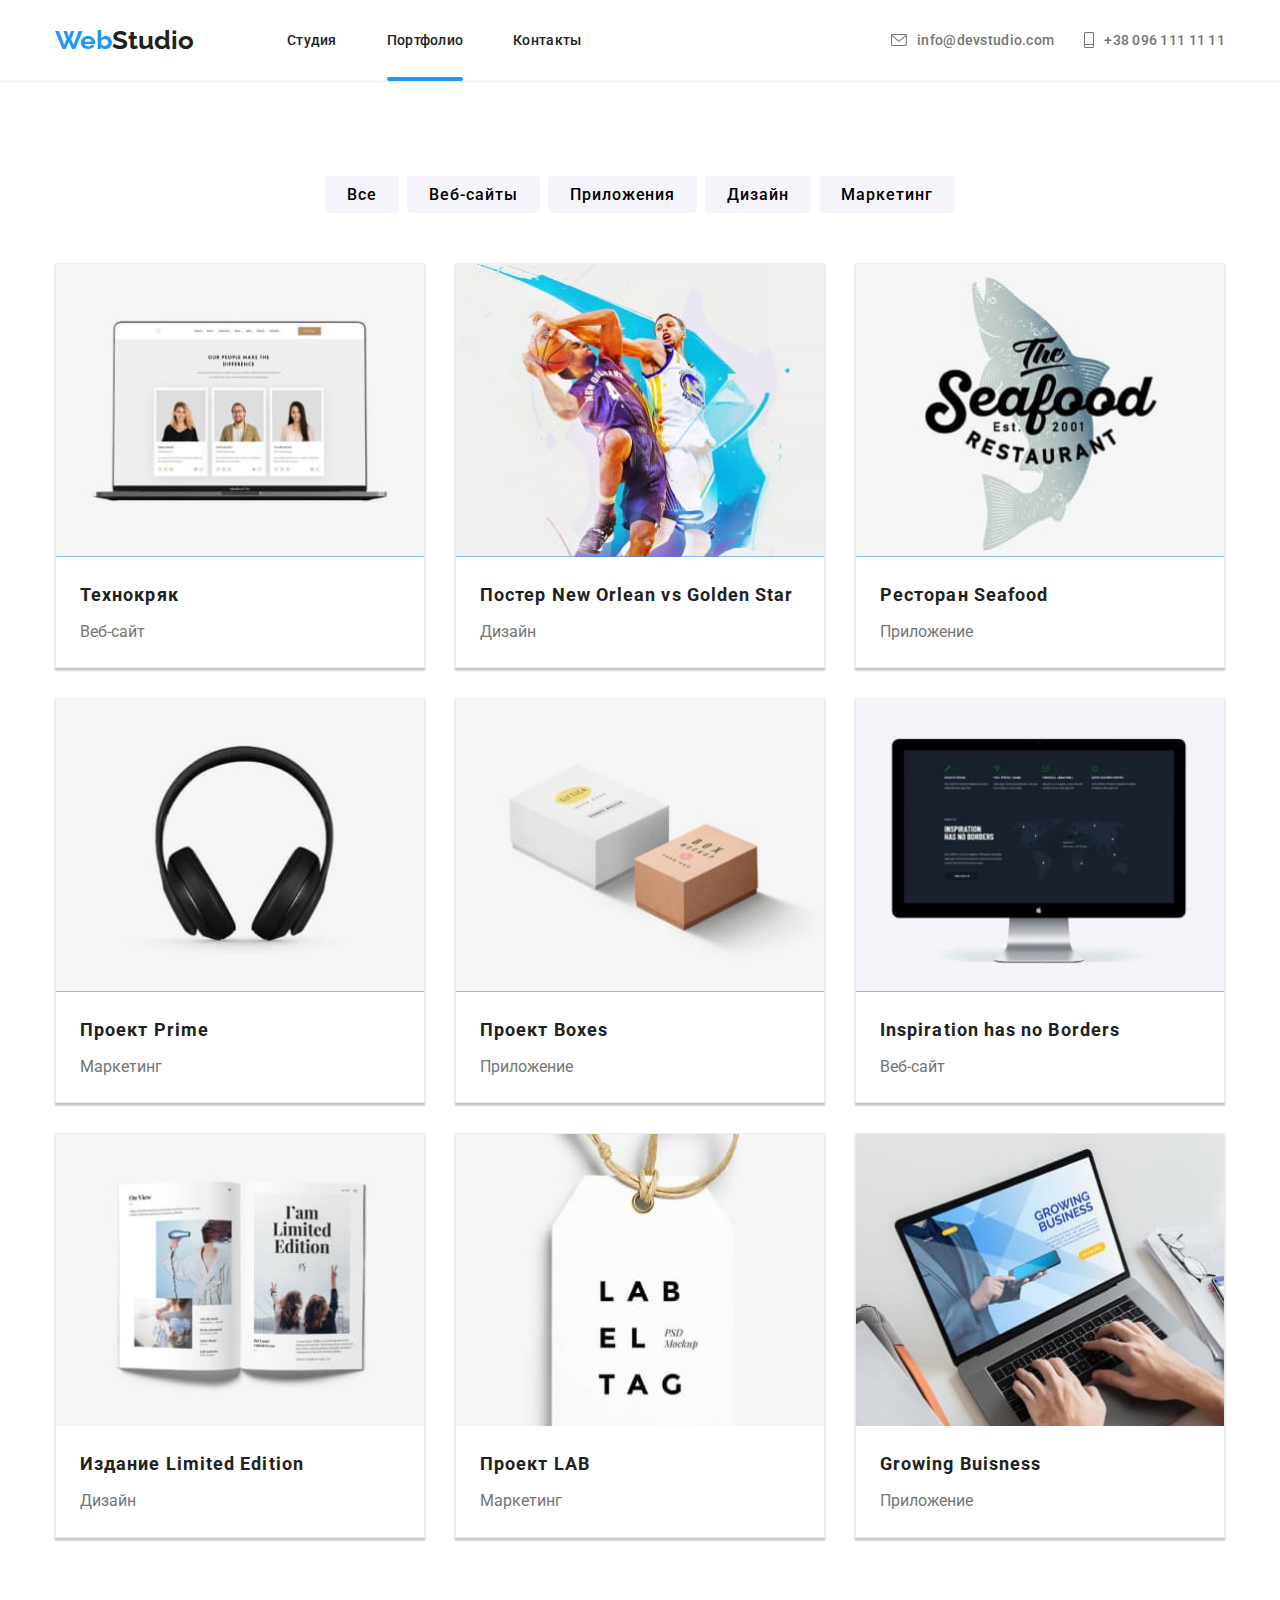
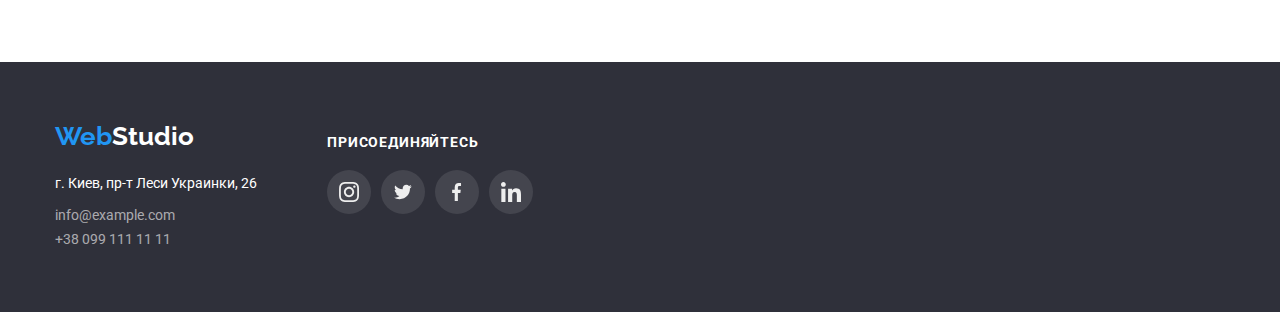
==== portfolio.html @ 9c138ea4 "Add files via upload" ====
<!DOCTYPE html>
<html lang="en">
<head>
    <meta charset="UTF-8">
    <meta name="viewport" content="width=device-width, initial-scale=1.0" />
    <title>Portfolio</title>
    <link rel="preconnect" href="https://fonts.gstatic.com" />
    <link rel="stylesheet" href="https://fonts.googleapis.com/css2?family=Raleway:wght@700&family=Roboto:wght@400;500;700;900&display=swap">
    <!--border-box глобальный задан -->
    <link
    rel="stylesheet" href="https://cdnjs.cloudflare.com/ajax/libs/modern-normalize/1.0.0/modern-normalize.min.css"
  />
  <link rel="stylesheet" href="./css/styles.css" />
</head>
<body>
      <!--Cap-->
      <header class="cap">
        <div class="cont cap-cont">
            <nav class="cap-nav">
                <a href="#" lang="en" class="cap-logo">
                    <span class="logo-decor">Web</span>Studio
                </a>
                <ul class="cap-nav-list">
                    <li class="list-header"><a class="cap-nav-link current" href="./index.html">Студия</a></li>
                    <li class="list-header">
                        <a class="cap-nav-link current-ind" href="#" >Портфолио</a>
                   </li>
                   <li class="list-header">
                       <a class=" cap-nav-link" href="#">Контакты</a>
                   </li>
               </ul>
               </nav>
               <ul class="cap-contacts">
                <li class="cap-hover">
                   <a class="cap-contact" href="mailto:info@devstudio.com"> <svg class="icon-header" width="16" height="12">
                    <use href="./images/symbol-defs.svg#icon-mail">
                    </use>
                </svg> info@devstudio.com</a>
               </li>
               <li class="cap-hover">
                   <a class="cap-contact" href="tel:+380961111111"><svg class="icon-header" width="10" height="16">
                    <use href="./images/symbol-defs.svg#icon-telephone">
                    </use>
                </svg>  +38 096 111 11 11</a>
               </li>
              </ul>
             </div>   
            </header>

            <main>
                <!-- Portfolio-->
                <section class="port">
                    <div class="cont-port-cont">
                        <div>
                            <h1 class="vissually-hidden"> Портфолио Webstudio</h1>
                        </div>
                             <ul class="port-list-filt">
                            <li class="port-list-filt-item">
                                <button class="port-filt-link" >Все</button>
                            </li>
                            <li class="port-list-filt-item">
                                <button class="port-filt-link">Веб-сайты</button>
                            </li>
                            <li class="port-list-filt-item">
                                <button class="port-filt-link" >Приложения</button>
                            </li>
                            <li class="port-list-filt-item">
                                <button class="port-filt-link" >Дизайн</button>
                            </li>
                            <li class="port-list-filt-item">
                                <button class="port-filt-link" >Маркетинг</button>
                            </li>
                             </ul>
                             <ul class="port-pro-list">
                                 <li class="port-pro">
                                     <a href="#">
                                        <div class="port-foto-all">
                                         <img class="port-img" src="./images/technocryk.jpg" alt="not" />
                                        <div class="port-overlay-card">
                                            <p class="port-overlay-text">
                                                Технокряк это современная площадка распространения
                                                коронавируса. Компании используют эту платформу для
                                                цифрового шпионажа и атак на защищённые сервера
                                                конкурентов.
                                            </p>
                                        </div>
                                        </div>
                                         <div class="port-name-pro">
                                             <h2 class="port-title"> Технокряк</h2>
                                             <p class="port-title-sub"> Веб-сайт</p>
                                         </div>
                                        </a>
                                      </li>
                                      <li class="port-pro">
                                        <a href="#"> 
                                            <div class="port-foto-all">
                                            <img class="port-img" src="./images/poster_n.o_vs_g.s.jpg" alt="play">
                                            <div class="port-overlay-card">
                                               <p class="port-overlay-text">
                                                   Технокряк это современная площадка распространения
                                                    коронавируса. Компании используют эту платформу для
                                                    цифрового шпионажа и атак на защищённые сервера
                                                    конкурентов.
                                               </p>
                                            </div>
                                        </div>
                                            <div class="port-name-pro">
                                                <h2 class="port-title">Постер New Orlean vs Golden Star </h2>
                                                <p class="port-title-sub"> Дизайн</p>
                                            </div>
                                           </a>
                                         </li>
                                         <li class="port-pro">
                                            <a href="#"> 
                                                <div class="port-foto-all">
                                                <img class="port-img" src="./images/seafood.jpg" alt="seafood" />
                                                <div class="port-overlay-card">
                                                    <p class="port-overlay-text">
                                                        Технокряк это современная площадка распространения
                                                        коронавируса. Компании используют эту платформу для
                                                        цифрового шпионажа и атак на защищённые сервера
                                                        конкурентов.
                                                    </p>
                                                </div>
                                                </div>
                                                <div class="port-name-pro">
                                                    <h2 class="port-title"> Ресторан Seafood</h2>
                                                    <p class="port-title-sub"> Приложение</p>
                                                </div>
                                               </a>
                                             </li>
                                             <li class="port-pro">
                                                <a href="#"> 
                                                    <div class="port-foto-all">
                                                    <img class="port-img" src="./images/project_prime.jpg" alt="earph"/>
                                                    <div class="port-overlay-card">
                                                        <p class="port-overlay-text">
                                                            Технокряк это современная площадка распространения
                                                            коронавируса. Компании используют эту платформу для
                                                            цифрового шпионажа и атак на защищённые сервера
                                                            конкурентов.
                                                        </p>
                                                    </div>
                                                </div>
                                                    <div class="port-name-pro">
                                                        <h2 class="port-title"> Проект Prime</h2>
                                                        <p class="port-title-sub">Маркетинг</p>
                                                    </div>
                                                   </a>
                                                 </li>
                                                 <li class="port-pro">
                                                    <a href="#">
                                                        <div class="port-foto-all">

                                                        <img class="port-img" src="./images/project_boxer.jpg" alt="box"/>
                                                        <div class="port-overlay-card">
                                                            <p class="port-overlay-text">
                                                                Технокряк это современная площадка распространения
                                                                коронавируса. Компании используют эту платформу для
                                                                цифрового шпионажа и атак на защищённые сервера
                                                                конкурентов.
                                                            </p>
                                                        </div>
                                                        </div>
                                                        <div class="port-name-pro">
                                                            <h2 class="port-title">Проект Boxes</h2>
                                                            <p class="port-title-sub">Приложение</p>
                                                        </div>
                                                       </a>
                                                     </li><li class="port-pro">
                                                        <a href="#"> 
                                                            <div class="port-foto-all">
                                                            <img class="port-img" src="./images/inspiration_has_no_borders.jpg" alt="monik"/>
                                                            <div class="port-overlay-card">
                                                                <p class="port-overlay-text">
                                                                    Технокряк это современная площадка распространения
                                                                    коронавируса. Компании используют эту платформу для
                                                                    цифрового шпионажа и атак на защищённые сервера
                                                                    конкурентов.
                                                                </p>
                                                            </div>
                                                            </div>
                                                            <div class="port-name-pro">
                                                                <h2 class="port-title"> Inspiration has no Borders</h2>
                                                                <p class="port-title-sub">Веб-сайт </p>
                                                            </div>
                                                           </a>
                                                         </li>
                                                         <li class="port-pro">
                                                            <a href="#"> 
                                                                <div class="port-foto-all">
                                                                <img class="port-img" src="./images/edition_limited_edition.jpg" alt="books"/>
                                                                <div class="port-overlay-card">
                                                                    <p class="port-overlay-text">
                                                                        Технокряк это современная площадка распространения
                                                                        коронавируса. Компании используют эту платформу для
                                                                        цифрового шпионажа и атак на защищённые сервера
                                                                        конкурентов.
                                                                    </p>
                                                                </div>
                                                                </div>
                                                                <div class="port-name-pro">
                                                                    <h2 class="port-title"> Издание Limited Edition </h2>
                                                                    <p class="port-title-sub"> Дизайн</p>
                                                                </div>
                                                               </a>
                                                             </li>
                                                             <li class="port-pro">
                                                                <a href="#"> 
                                                                    <div class="port-foto-all">
                                                                    <img class="port-img" src="./images/project_lab.jpg" alt="tagg" />
                                                                    <div class="port-overlay-card">
                                                                        <p class="port-overlay-text">
                                                                            Технокряк это современная площадка распространения
                                                                            коронавируса. Компании используют эту платформу для
                                                                            цифрового шпионажа и атак на защищённые сервера
                                                                            конкурентов.
                                                                        </p>
                                                                    </div>
                                                                    </div>
                                                                    <div class="port-name-pro">
                                                                        <h2 class="port-title"> Проект LAB</h2>
                                                                        <p class="port-title-sub">Маркетинг</p>
                                                                    </div>
                                                                   </a>
                                                                 </li><li class="port-pro">
                                                                    <a href="#"> 
                                                                        <div class="port-foto-all">
                                                                        <img class="port-img" src="./images/growing_business.jpg" alt="lapt"/>
                                                                        <div class="port-overlay-card">
                                                                            <p class="port-overlay-text">
                                                                                Технокряк это современная площадка распространения
                                                                                коронавируса. Компании используют эту платформу для
                                                                                цифрового шпионажа и атак на защищённые сервера
                                                                                конкурентов.
                                                                            </p>
                                                                        </div>
                                                                        </div>
                                                                        <div class="port-name-pro">
                                                                            <h2 class="port-title"> Growing Buisness</h2>
                                                                            <p class="port-title-sub">Приложение</p>
                                                                        </div>
                                                                       </a>
                                                                     </li> 
                                                                     </ul>
                                                                     </div>
                                                                  </section> 
                                                               </main>
                                   <!--Basement -->
                             <footer class="footer" >
                                <div class="cont-footer-cont">
                                    <div class="adress" >
                                    <a href="#" lang="en" class="footer-logo-logo"> <span class="logo-decor">Web</span>Studio</a>
                               <address>
                                   <p class="footer-text-adress">г. Киев, пр-т Леси Украинки, 26 </p>
                                   <ul class="footer-contacts">
                                 <li class="footer-item">
                                     <a class="footer-contact" href="mailto:info@example.com">info@example.com </a>
                                 </li>
                                 <li class="footer-item">
                                 <a class="footer-contact" href="tel:+380991111111"> +38 099 111 11 11</a>
                                 </li>
                                 </ul>
                             </address>
                                    </div>
                                    <div class="icon-footer">
                                        <h2 class="join">ПРИСОЕДИНЯЙТЕСЬ</h2>
                                        <ul class="icon-footer-list">
                                            <li class="icon-cosiety"><a class="icon-end" href="#"><svg class="icon-internet" width="20" height="20">
                                                        <use href="./images/symbol-defs.svg#icon-instgg"> </use>
                                                    </svg></a>
                                    
                                            </li>
                                            <li class="icon-cosiety"><a class="icon-end" href="#"><svg class="icon-internet" width="20" height="16">
                                                        <use href="./images/symbol-defs.svg#icon-twitter"> </use>
                                                    </svg></a>
                                    
                                    
                                            </li>
                                            <li class="icon-cosiety"><a class="icon-end" href="#"><svg class="icon-internet" width="10" height="20">
                                                        <use href="./images/symbol-defs.svg#icon-facebook"> </use>
                                                    </svg></a>
                                    
                                    
                                            </li>
                                            <li class="icon-cosiety"><a class="icon-end" href="#"><svg class="icon-internet" width="20" height="20">
                                                        <use href="./images/symbol-defs.svg#icon-linkedin"> </use>
                                                    </svg></a>
                                    
                                    
                                            </li>
                                    
                                    
                                    
                                    
                                    
                                        </ul>
                                    
                                    </div>
                             </div> 
                             </footer>                                                     
                         </body>
                         </html>
---- css/styles.css ----
:root {
    --hover-color: #2196f3;
    --decor-color: #2196f3;
    --white-color: #fff;
    --bg-color: #f5f4fa;
    --title-color: #212121;
    --nav-color: #212121;
    --text-color: #757575;
    --contact-color: #757575;
    --footer-bg-color: #2f303a;
    --border-color: #eeeeee;
    --border-bottom: #ececec;
    --grey_06: rgba(255, 255, 255, 0.6);
    --icon-color: #AFB1B8;
    --bg-blue_09: rgba(33, 150, 243, 0.9);

}
body{
    font-family: "Roboto",sans-serif;
    font-weight: 400;
    font-style: normal;
    letter-spacing: 0.03m;
}
section{
    padding: 94px 15px;
    max-width: 1200px;
    margin: auto;

}
address {
    font-style: normal;
    
    
}
button {
    font-family: inherit;
    border-radius: 4px;
    letter-spacing: 0.06em;
    cursor: pointer;
    border: none;
}
 button,
 button:active,
button:focus {
    outline: none;

}
* {
    text-decoration: none;
    margin: 0;
    padding: 0;
    border: none;
}

h2,
h3 {

    font-weight: 700;
    color: var(--title-color);
    letter-spacing: 0.06em;
}
a {
    text-decoration: none;
}
p {
    color:var(--text-color) ;
}
ul,
ol
 {
    list-style-type:none;
}
img {
    display: flex;
    width: 100%;
    
}
.cont,.cont-footer-cont {
    max-width: 1200px;
    margin-left: auto;
    margin-right: auto;
    padding-left: 15px;
    padding-right: 15px;
}



.logo-decor{
    color: var(--decor-color);



}

/*head*/
.cap{
    border-bottom: 1px solid var(--border-bottom);
    
    
}
.cap-nav-link{
    display:block;
    padding: 32px 0;
    color:var(--nav-color);
    
}





.list-header:not(:last-child){
    margin-right:50px;
}

.cap-contact {
    display: flex;
    padding: 32px 0;
    color:var(--nav-color);
    justify-content: center;
    align-items:center;
    


}
.cap-hover:nth-last-child(1){
    margin-left: 30px;
}

.cap-nav-link,
.cap-nav-link:hover{
     color: var(--hover-color);
    text-decoration: none;
    position: relative;
    transition: color 250ms cubic-bezier(0.4, 0, 0.2, 1);

}

.cap-nav-link.current-ind::after{
 content: "";
  width:100%;
  height:4px;
  background-color: var(--hover-color);
  position:absolute;
  left: 0;
  bottom:0;
  border-radius: 2px;
  
  }
 
 
  
      
      
    

      
.cap-contact:hover {
    color: var(--hover-color);
    transition: color 250ms cubic-bezier(0.4, 0, 0.2, 1),
}


.cap-cont{
    display: flex; 
    align-items: center;
    justify-content: space-between;
}
.cap-nav {
    display: flex;
    align-items: center;
    
    
}
.cap-nav-list {
    display: flex;
    align-items: center;
    justify-content:space-between;
    margin-left: 93px;
}
.cap-contacts {
    display: flex;
    margin-left:auto;
    
    
    
}


.cap-logo {
    font-family: "Raleway", sans-serif;
  font-weight: 700;
  font-size: 26px;
  line-height: 1.2;
  color: var(--nav-color);
  

}
.cap-contacts,
.cap-nav-list{
    font-weight: 500;
    font-size: 14px;
    line-height: 1.2;
    letter-spacing: 0.02em;
    


}
.cap-nav-link{
    color: var(--nav-color);

}

.cap-contact{
 color: var(--contact-color);
}
.cap-contact:hover{
    color:var(--hover-color);
   transition: color 250ms cubic-bezier(0.4, 0, 0.2, 1)  ;
}
.cap-nav-list:not(:last-child),
.cap-contacts:not(:last-child) {

    margin-right: 50px;
}

/*------*/


/*main*/
.main-sect {
     padding: 200px 0;
    text-align: center;
    background-repeat: no-repeat;
    background-size: cover;
    max-width:1600px ;
    height:600px ;
    background-position: center;
    margin-left: auto;
    margin-right: auto;
      background: linear-gradient(to right,
    rgba(47,48,58,0.4),
    rgba(47,48,58,0.4)),
    url(../images/grayfonn.jpg);
    background-image:url(../images/peoless.jpg);
    
    
    

}
.main-sect-title-main{
    color: var(--white-color);
    font-weight: 900;
    font-size: 44px;
    line-height: 1.4;
    text-transform: uppercase;
    margin-bottom: 30px;


}
.buy-serv{
    font-weight: 700;
  font-size: 16px;
  line-height: 1.9;
  background-color: var(--decor-color);
  color: var(--white-color);
  padding: 10px 32px;
  box-shadow: 0px 4px 4px rgba(0, 0, 0, 0.15); 
}
.buy-serv:hover,
.buy-serv:focus {

    background-color: var(--hover-color);
    color: var(--white-color);
    outline: none;  
    transition: background-color 250ms cubic-bezier(0.4, 0, 0.2, 1);
     
    
}
/*----*/

/*featurs*/
.featurs{
    padding-bottom: 0;
}
.vissually-hidden{

    position: absolute;
    width: 1px;
    height: 1px;
    margin: -1px;
    border: 0;
    padding: 0;


    white-space: nowrap;
    clip-path: inset(100%);
    clip: rect(0 0 0 0);
    overflow: hidden;

}
.featurs-list{
    display: flex;
}
.featurs-list-item{
    width: calc((100% - 30px * 3) / 3);

}
.featurs-list-item:not(:last-child) {
    margin-right: 30px;
    
}
.featurs-title {
    font-size: 14px;
    line-height: 1.2;
    text-transform: uppercase;
    margin-bottom: 10px;

}
.featurs-text{
    font-size: 14px;
    line-height: 1.7;
}
.we-do-title,
.team-title{
    font-size: 36px;
    line-height: 1.2


}

/*----*/

/*we do*/
.we-do-cont
{
    text-align: center;

}
.we-do-title{

    margin-bottom: 50px;  
}
.we-do-list{
    display: flex;
    align-items: center;
    justify-content: center;
}
.we-do-list-item{
     width: calc((100% - 30px * 3) / 2);
     display: block;
     position: relative;
     
     
}
.we-do-list-item:not(:last-child){
    margin-right: 30px;
    display: block;
    
}
.list-title{
    position:absolute;
    background: rgba(47, 48, 58, 0.8);
    bottom:0;
    left:0 ;
    width: 100%;
    padding: 27px 15px;
     color: var(--white-color);
  font-size: 14px;
  line-height: 1.14;
  text-transform:uppercase;
  text-align: center;
  
}

/*----*/

/*our team*/
.team {
    background-color: var(--bg-color);
}
.team-cont{
    text-align: center;


}
.team-title{
    margin-bottom: 50px;

}
.team-list{
    display: flex;
    align-items: center;
    justify-content: center;
    
    

}
.team-list-item {
    box-shadow: 0px 1px 3px rgba(0, 0, 0, 0.12), 0px 1px 1px rgba(0, 0, 0, 0.14),
    0px 2px 1px rgba(0, 0, 0, 0.2);
  border-radius: 0px 0px 4px 4px;
  background-color: var(--white-color);
  background-size: cover;
  
  
}
.team-list-item:not(:last-child){
    margin-right: 30px;
}
.team-name{
    padding: 30px 30px 20px;
    
      
    
     
}



.team-title-name {
    font-weight: 500;
    font-size: 16px;
    line-height: 1.2;
    
  }
  .team-text {
    font-size: 16px;
    line-height: 1.2;
    margin-top:10px;
    
}
/*----*/

/*footer*/


.footer {
    background-color: var(--footer-bg-color);
    justify-content: center;

    

    
    
    
  }
  
  
  .footer-logo-logo{
    margin-bottom: 20px;
    color: var(--white-color);
    display: inline-block; 
    font-family: "Raleway", sans-serif;
  font-weight: 700;
  font-size: 26px;
  }
.footer-text-adress{
    font-size: 14px;
  line-height: 1.7;
  color: var(--white-color); 
  white-space: nowrap;
  
}
.footer-contact {
    font-size: 14px;
    line-height: 1.7;
    color: var(--grey_06);
  }
  .footer-contacts {
    margin-top: 9px;
}
.footer__item:not(:last-child) {
    margin-bottom: 9px;
}
/*----*/

/*Portfolio*/
.port-list-filt{
    display: flex;
    justify-content: center;
    margin-bottom: 50px;
}
.port-list-filt-item:not(:last-child){

    margin-right: 8px;

}
.port-filt-link{
    font-weight: 500;
  padding: 6px 22px;
  font-size: 16px;
  line-height: 1.6;
  background: var(--bg-color);
  border-radius: 4px;
}
.port-filt-link:focus,
.port-filt-link:hover{
 color: var(--white-color);
    background-color: var(--hover-color);
    box-shadow: 0px 3px 1px rgba(0, 0, 0, 0.1), 0px 1px 2px rgba(0, 0, 0, 0.08),
      0px 2px 2px rgba(0, 0, 0, 0.12);
     /* transition:background-color 250ms cubic-bezier(0.4, 0, 0.2, 1),
     color 250ms cubic-bezier(0.4, 0, 0.2, 1),*/
}
.port-img{
    max-width: 100%;

}
.port-pro-list{
    display: flex;
    flex-wrap: wrap;

}
.port-pro{
    width: calc((100% - 60px) / 3);
    margin-right: 30px;
    margin-bottom: 30px;
    background-color: var(--white-color);
    border: 1px solid var(--border-color);

}
.port-pro:nth-child(3n+3) {

    margin-right: 0;
}


.port-title{
    font-weight: 700;
  font-size: 18px;
  line-height: 2;
  margin-bottom: 4px;


}
.port-title-sub{

    font-weight: 400;
    font-size: 16px;
    line-height: 1.9;
}.port-name-pro{
    padding: 20px 24px;

}
.port-pro{
    box-shadow:0px 3px 1px rgba(0, 0, 0, 0.1), 0px 1px 2px rgba(0, 0, 0, 0.08),
      0px 2px 2px rgba(0, 0, 0, 0.12); 
       
       
     
}
.port-foto-all{
      position:relative;
      display:block;
      overflow: hidden;
  
}


.port-overlay-text{
 font-weight: 400;
  font-size: 18px;
  line-height: 1.55;
  color: var(--white-color);
}
.port-overlay-card {
 position:absolute;
  bottom:0;
  left: 0;
  display: flex;
  justify-content: center;
  align-items: center;
  padding: 24px;
  height: 100%;
  width: 100%;
  background-color: var(--bg-blue_09);
   transform:translateY(100%)
   
   
}
  .port-foto-all:hover .port-overlay-card{
    
    transform: translateY(0);
     transition: transform 250ms cubic-bezier(0.4, 0, 0.2, 1);

}

.icon-header {
display: inline-block;
    margin-right: 10px;
    
}
.icon{
     background: #F5F4FA;
    border-radius: 4px;
    height: 120px;
    margin-bottom: 30px;
    display:flex;
    align-items: center;
    justify-content:center;
    
}
   .icon-social{
     align-items: center;
    justify-content:space-between;
    display: flex;
    height:44px ;
    
    
    
    
    }
.clients{
display: flex;
justify-content: center;
font-size: 36px;
font-family: "Roboto";
font-weight: 700;
margin-bottom: 50px;

    }
.all-logos{
    display:flex;
    align-items: center;
    justify-content: center;

}
   
  .icon-logos{
      width: 170px;
      height: 90px;
      display:flex;
      align-items:center;
      justify-content:center;
      border: 1px solid #AFB1B8;
      border-radius: 4px;
      fill:var(--icon-color)
      
      
  } 



  .icon-footer-list
  {
      display: flex;
      width:1600px;
      
  }
  
    
      
  
  
  .icon-end{
      display:flex;
      align-items: center;
      justify-content: center;
      width: 44px;
      height: 44px;
      border-radius: 50%;
      fill:var(--border-color);
      background-color: rgba(255, 255, 255, 0.1);
      
      
  }
  .icon-end:hover{
      background-color: var(--hover-color);
      transition: background-color 250ms cubic-bezier(0.4, 0, 0.2, 1);
  }
  .join{ 

      color: var(--white-color);
      width: 145px;
      height: 16px;
      font-family: "Roboto";
      font-weight: 700;
      font-size: 14px;
      margin-bottom: 20px ;
    
      
      
  }
  .adress{
    margin-right: 70px;
      align-items: center;
      justify-items: center;
      
      
      
  }

  .icon-cosiety{
      margin-right: 10px;
  }
  

.icon-header{
    fill:var(--text-color);
}

.icon-soc{
    color:var(--icon-color);
    width:44px ;
    height: 44px;
    display:flex;
    justify-content: center;
    align-items: center;
    
    
    
}
.icon-soc:hover{
    color:var(--border-color);
    background-color: var(--hover-color);
    width: 44px;
    min-height: 44px;
    border-radius: 50px;
    transition: color 250ms cubic-bezier(0.4, 0, 0.2, 1),
    background-color 250ms cubic-bezier(0.4, 0, 0.2, 1),
    
}
.icon-insta, 
.icon-twitter,
 .icon-facebook, 
 .icon-linkedin, 
 .cap-contact, 
 .icon-header{
    fill:currentColor;
}

 .icon-logos:focus,
 .icon-logos:hover{
     border:1px solid var(--hover-color);
     fill:var(--hover-color);
     transition: fill 250ms cubic-bezier(0.4, 0, 0.2, 1),

 }
 .icon-footer{
     margin-top:12px;
 }

     .team-text{
         margin-bottom: 16px;
     }
 .cont-footer-cont{
       display:flex;
       padding: 60px 15px;
        }
 .icon-link:not(:last-child) {
     margin-right:30px;
}

 /* === modal === */
 .backdrop{
     position:fixed;
     top: 0;
     left: 0;
     width: 100%;
     height: 100%;
     background: rgba(0, 0, 0, 0.5);
     opacity: 1;
      transition: opacity 250ms cubic-bezier(0.4, 0, 0.2, 1);
}
 .backdrop__hidden{
  opacity: 0;
  pointer-events: none;
}
.backdrop__hidden .modal{
  transform: translate(-50%, -50%) scale(0.9);
}
.modal {
  position: absolute;
  top: 50%;
  left: 50%;
  transform: translate(-50%, -50%);

  width: 528px;
  height: 581px;
  padding: 8px;

  background: var(--white-color);
  box-shadow: 0px 1px 3px rgba(0, 0, 0, 0.12), 0px 1px 1px rgba(0, 0, 0, 0.14),
    0px 2px 1px rgba(0, 0, 0, 0.2);
  border-radius: 4px;

  transform: translate(-50%, -50%) scale(1);
  transition: transform 250ms cubic-bezier(0.4, 0, 0.2, 1);
}
.modal__close {
  position: relative;
  display: block;
  margin: 0 0 0 auto;

  width: 32px;
  height: 32px;

  border-radius: 50%;
  border: 1px solid rgba(0, 0, 0, 0.1);
  background-color: var(--white-color);
  transition: border 250ms cubic-bezier(0.4, 0, 0.2, 1);
  transition: background-color 250ms cubic-bezier(0.4, 0, 0.2, 1);
  cursor: pointer;
}
.modal__close-btn::before,
.modal__close-btn::after {
  content: "";
  position: absolute;
  top: 13px;
  left: 8px;

  width: 14px;
  height: 2px;
  background-color: black;
  transition: background-color 250ms cubic-bezier(0.4, 0, 0.2, 1);
}
.modal__close-btn::before {
  transform: rotate(45deg);
  color: var(--bg-color);
}
.modal__close-btn::after {
  transform: rotate(-45deg);
}
.modal__close:hover{
   /*border: 1px solid var(--bg-blue_09);*/
   transition: background-color 250ms cubic-bezier(0.4, 0, 0.2, 1),
}
.modal__close:hover .modal__close-btn::before,
.modal__close:hover .modal__close-btn::after{
  background-color: var(--bg-blue_09);
  transition:  background-color 250ms cubic-bezier(0.4, 0, 0.2, 1),;
}
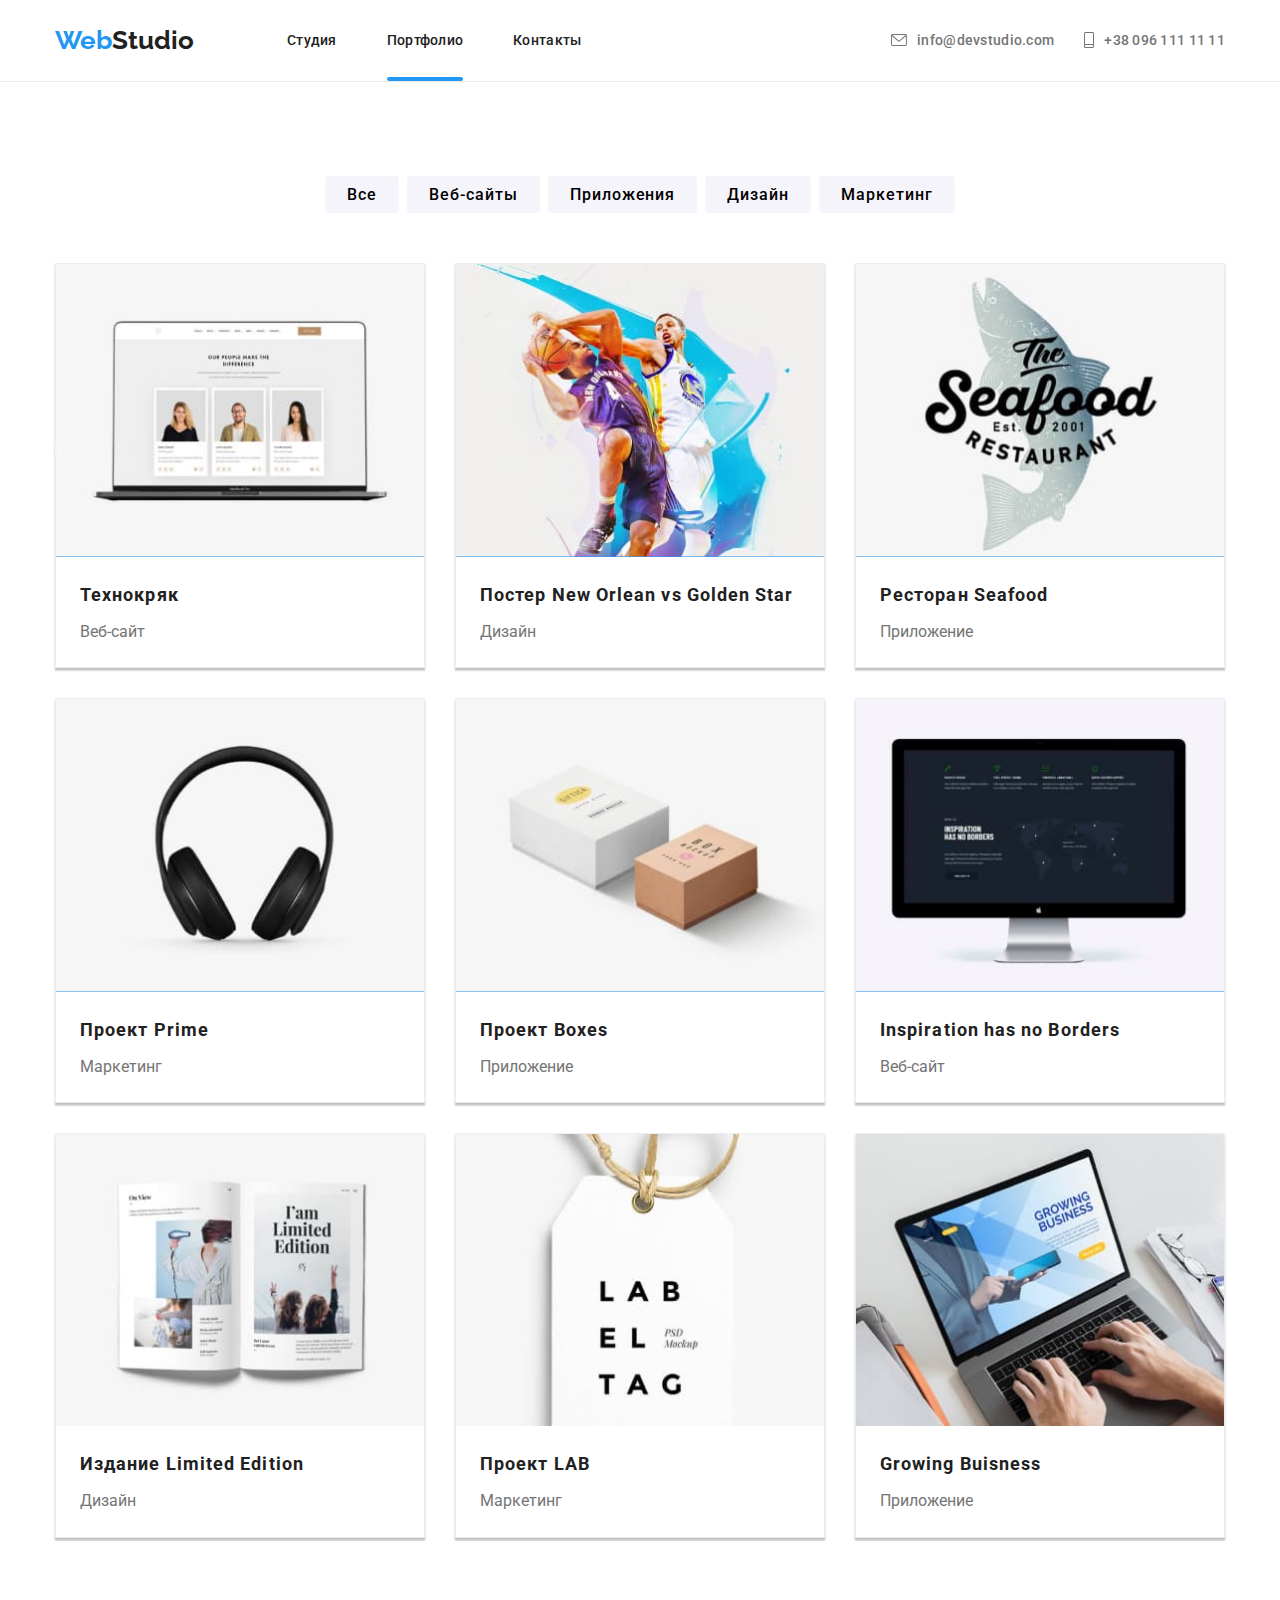
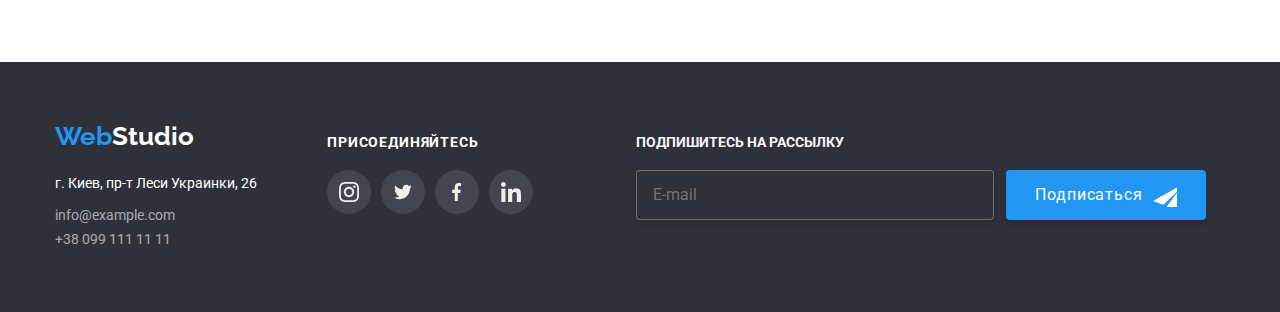
==== commit fa49b3ed: "home work 6 help)))" ====
--- a/portfolio.html
+++ b/portfolio.html
@@ -297,6 +297,20 @@
                                         </ul>
                                     
                                     </div>
+                                    <div class="foot-mail">
+                                        <p class="footer-mailing">ПОДПИШИТЕСЬ НА РАССЫЛКУ</p>
+                                        <form class="foot-form" autocomplete="off">
+                                            <label class="foot-label">
+                                                <input type="mail" class="foot-input" name="mail" placeholder="E-mail">
+                                                <span class="foot-text">E-mail</span>
+                                            </label>
+                                            <button type="submit" class="foot-btn">Подписаться
+                                                <svg class="foot-telega" width="24" height="24">
+                                                    <use href="./images/sprite.svg#icon-telega"></use>
+                                                </svg>
+                                            </button>
+                                        </form>
+                                    </div>
                              </div> 
                              </footer>                                                     
                          </body>
--- a/css/styles.css
+++ b/css/styles.css
@@ -437,14 +437,11 @@
 
 .footer {
     background-color: var(--footer-bg-color);
-    justify-content: center;
-
-    
-
-    
-    
-    
-  }
+    justify-content:center;
+    
+    
+    
+}
   
   
   .footer-logo-logo{
@@ -473,13 +470,85 @@
 .footer__item:not(:last-child) {
     margin-bottom: 9px;
 }
+
+.footer-mailing{
+     color:var(--bg-color);
+      font-family: "Roboto";
+      font-weight: 700;
+      font-size: 14px;
+      white-space: nowrap;
+      margin-top: 12px;
+      
+      
+    
+    
+    
+}
+
+.foot-input{
+     width: 358px;
+  height: 50px;
+  padding: 15px 16px;
+  border: 1px solid rgba(255, 255, 255, 0.3);
+  filter: drop-shadow(0px 4px 4px rgba(0, 0, 0, 0.15));
+  border-radius: 4px;
+  background-color: var(--footer-bg-color);
+}
+.foot-form{
+display: flex;
+}
+.foot-label  
+
+
+.foot-text{
+    position: absolute;
+    top: 50%;
+    left: 16px;
+    transform: translateY(-50%);
+     font-size: 16px;
+  line-height: 20px;
+  letter-spacing: 0.03em;
+  color: var(--grey_06);
+}
+.foot-input{
+      margin-right: 12px;
+  color: var(--grey_06);
+}
+.foot-btn{
+    display:flex;
+  align-items: center;
+  justify-content: center;
+
+  color: var(--white-color);
+  font-size: 16px;
+  line-height: 1.87;
+  letter-spacing: 0.06em;
+  width: 200px;
+  height: 50px;
+  background: var(--decor-color);
+  box-shadow: 0px 4px 4px rgba(0, 0, 0, 0.15);
+  border-radius: 4px;
+
+}
+.foot-telega{
+    margin-left: 10px;
+}
+.foot-input,
+.foot-btn{
+    margin-top: 20px;
+}
+
+
+
 /*----*/
 
 /*Portfolio*/
 .port-list-filt{
-    display: flex;
+    display:flex;
     justify-content: center;
     margin-bottom: 50px;
+    
+    
 }
 .port-list-filt-item:not(:last-child){
 
@@ -611,6 +680,7 @@
     
     
     }
+
 .clients{
 display: flex;
 justify-content: center;
@@ -645,7 +715,7 @@
   .icon-footer-list
   {
       display: flex;
-      width:1600px;
+      
       
   }
   
@@ -738,7 +808,12 @@
 
  }
  .icon-footer{
+     display:block;
      margin-top:12px;
+     margin-right: 93px;
+    
+    
+    
  }
 
      .team-text{
@@ -747,6 +822,7 @@
  .cont-footer-cont{
        display:flex;
        padding: 60px 15px;
+    
         }
  .icon-link:not(:last-child) {
      margin-right:30px;
@@ -803,7 +879,7 @@
   transition: background-color 250ms cubic-bezier(0.4, 0, 0.2, 1);
   cursor: pointer;
 }
-.modal__close-btn::before,
+/*.modal__close-btn::before,
 .modal__close-btn::after {
   content: "";
   position: absolute;
@@ -815,15 +891,14 @@
   background-color: black;
   transition: background-color 250ms cubic-bezier(0.4, 0, 0.2, 1);
 }
-.modal__close-btn::before {
+/*.modal__close-btn::before {
   transform: rotate(45deg);
   color: var(--bg-color);
 }
 .modal__close-btn::after {
   transform: rotate(-45deg);
-}
+}*/
 .modal__close:hover{
-   /*border: 1px solid var(--bg-blue_09);*/
    transition: background-color 250ms cubic-bezier(0.4, 0, 0.2, 1),
 }
 .modal__close:hover .modal__close-btn::before,
@@ -831,7 +906,151 @@
   background-color: var(--bg-blue_09);
   transition:  background-color 250ms cubic-bezier(0.4, 0, 0.2, 1),;
 }
- 
+.back-close{
+    
+    align-items: center;
+    justify-content: center;
+}
+.call-back{
+     margin-bottom: 30px;
+  font-weight: 700;
+  font-size: 20px;
+  line-height: 1.15;
+  text-align: center;
+  letter-spacing: 0.03em;
+
+  color: #212121;
+}
+.modal-input{
+     /* margin-bottom: 28px;*/
+  padding: 5px 5px 5px 43px;
+  height: 40px;
+  width:100%;
+  border: 1px solid rgba(33, 33, 33, 0.2);
+  border-radius: 4px;
+  transition: border 250ms cubic-bezier(0.4, 0, 0.2, 1);
+}
+.modal-input:hover{
+    border-color: var(--hover-color);
+    
+}
+.form-field{
+    position:relative;
+    margin-bottom:28px;
+}
+.modal-field{
+    position:absolute;
+    top: 70%;
+    left: 0px;
+    transform: translateY(-270%);
+    transition: 250ms cubic-bezier(0.4,0,0.2,1);
+}
+.modal-input:focus + .modal-field ,
+.modal-input:not(:placeholder-shown) + .modal-field
+{
+    transform: translateY(-50px);
+    
+    
+    
+}
+
+
+    
+
+
+.modal-icon{
+    position: absolute;
+    top: 50%;
+    left: 19px;
+    transform: translateY(-50%);
+}
+.form-field:hover > .modal-icon{
+    fill: var(--hover-color);
+    
+
+}
+.modal__form-comment {
+  padding: 12px 16px;
+  height: 120px;
+  width: 100%;
+  margin-bottom: 20px;
+  border: 1px solid rgba(33, 33, 33, 0.2);
+  border-radius: 4px;
+  transition: border 250ms cubic-bezier(0.4, 0, 0.2, 1);
+}
+.modal__form-label_placeholder {
+  font-size: 12px;
+  line-height: 1.16;
+  letter-spacing: 0.01em;
+  top: 12px;
+  left: 16px;
+  color: rgba(117, 117, 117, 0.5);
+}
+.modal__form-field:focus-within > .modal__form-label_placeholder,
+.footer__form-field:focus-within > .footer__form-label,
+.modal__form-comment:not(:placeholder-shown) + .modal__form-label_placeholder,
+.footer__form-input:not(:placeholder-shown) + .footer__form-label {
+  opacity: 0;
+}
+.modal__form-checkbox {
+  display: flex;
+  justify-content: center;
+}
+.modal__checkbox {
+  appearance: none;
+}
+
+.modal__checkbox:focus {
+  outline: none;
+}
+
+
+.modal__text-checkbox::before {
+  content: "";
+  display: inline-block;
+  width: 16px;
+  height: 15px;
+  margin-right: 7px;
+
+  border: 1px solid var(--nav-color);
+  border-radius: 4px;
+
+  background-image: url(..//images/sprite.svg#chekbox);
+  background-color: var(--white-color);
+  transition: background-color 250ms cubic-bezier(0.4, 0, 0.2, 1);
+}
+
+.modal__checkbox:checked ~ .modal__text-checkbox::before {
+  background-color:  var(--decor-color);
+  border: none;
+}
+
+.modal__text-checkbox {
+  display: flex;
+  align-items: center;
+
+  font-size: 14px;
+  line-height: 1.7;
+  letter-spacing: 0.03em;
+}
+
+.modal__text-checkbox_link {
+  color: var(--decor-color);
+  border-bottom: 1px solid var(--decor-color);
+  line-height: 1;
+}
+
+.modal__btn {
+  display: block;
+  margin: 30px auto 0;
+
+  width: 200px;
+  height: 50px;
+  background: var(--decor-color);
+  box-shadow: 0px 4px 4px rgba(0, 0, 0, 0.15);
+  border-radius: 4px;
+  color: var(--white-color);
+}
 
 
     
